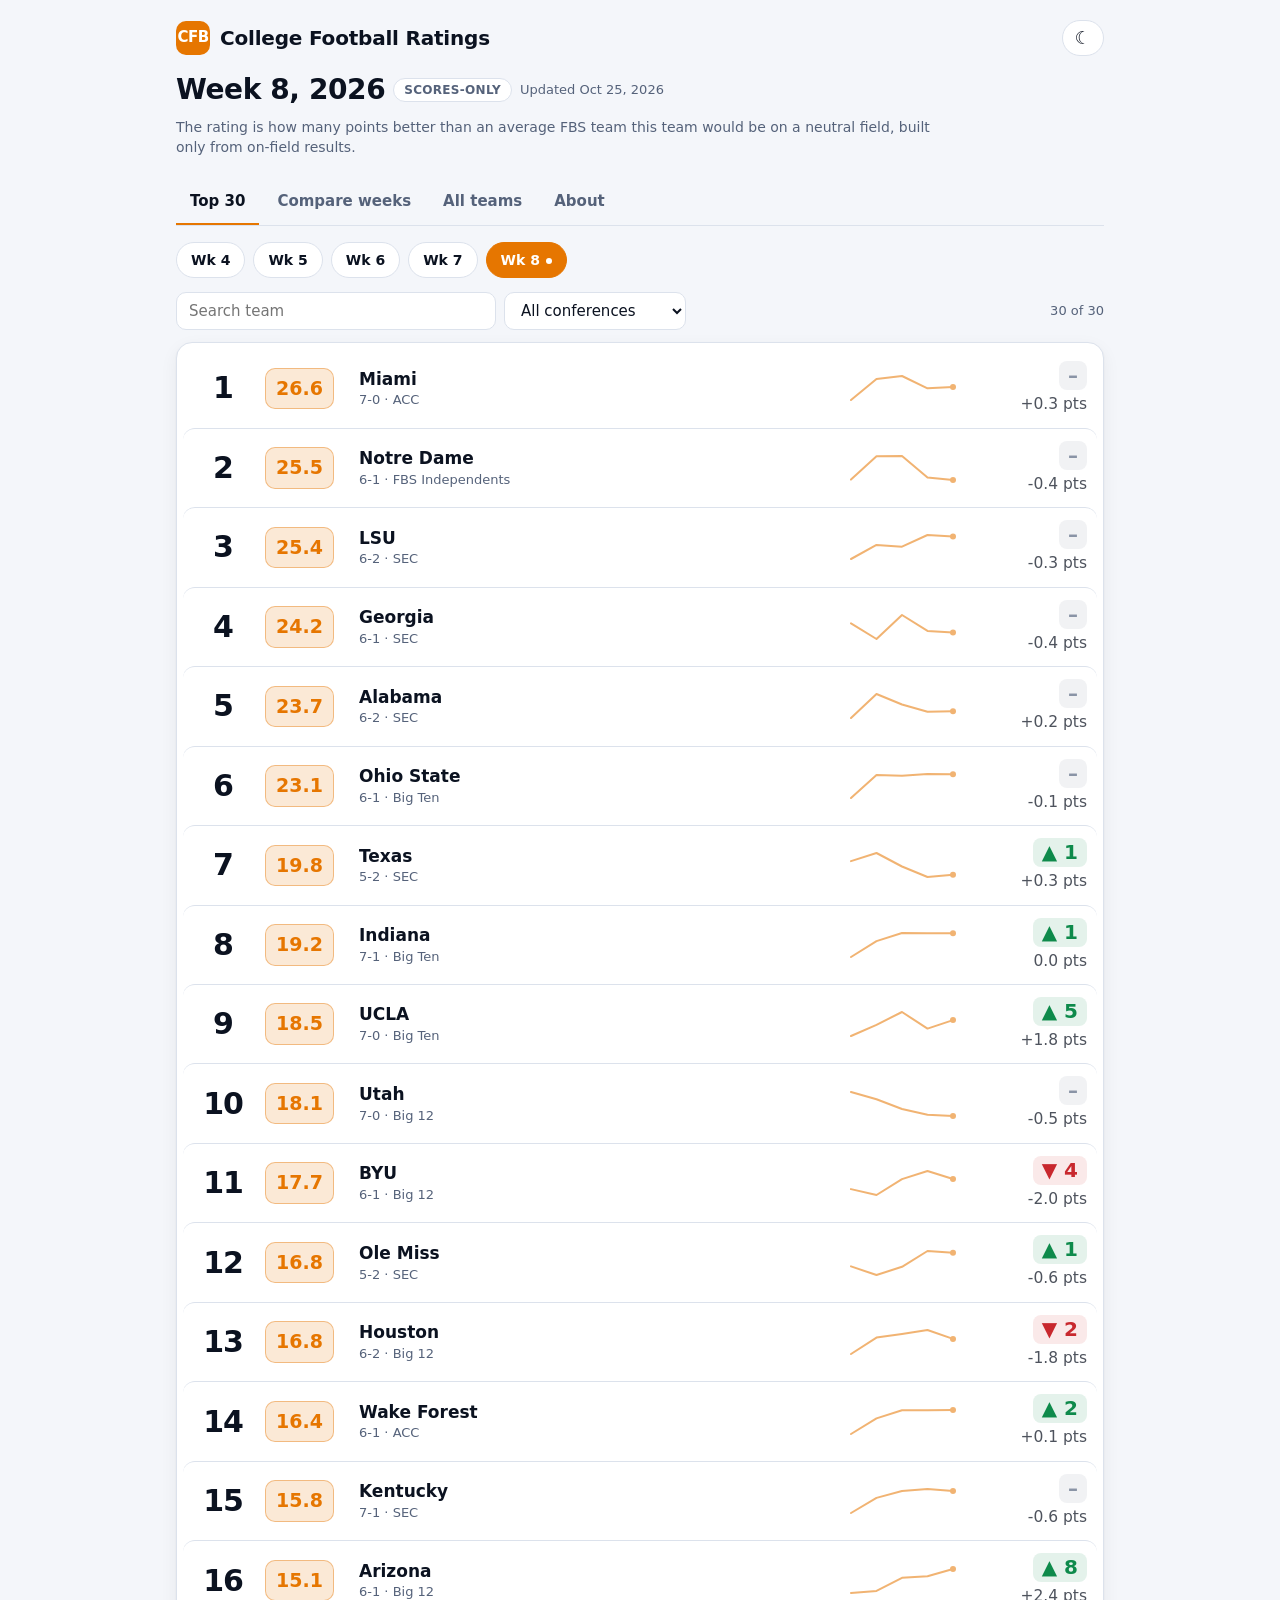
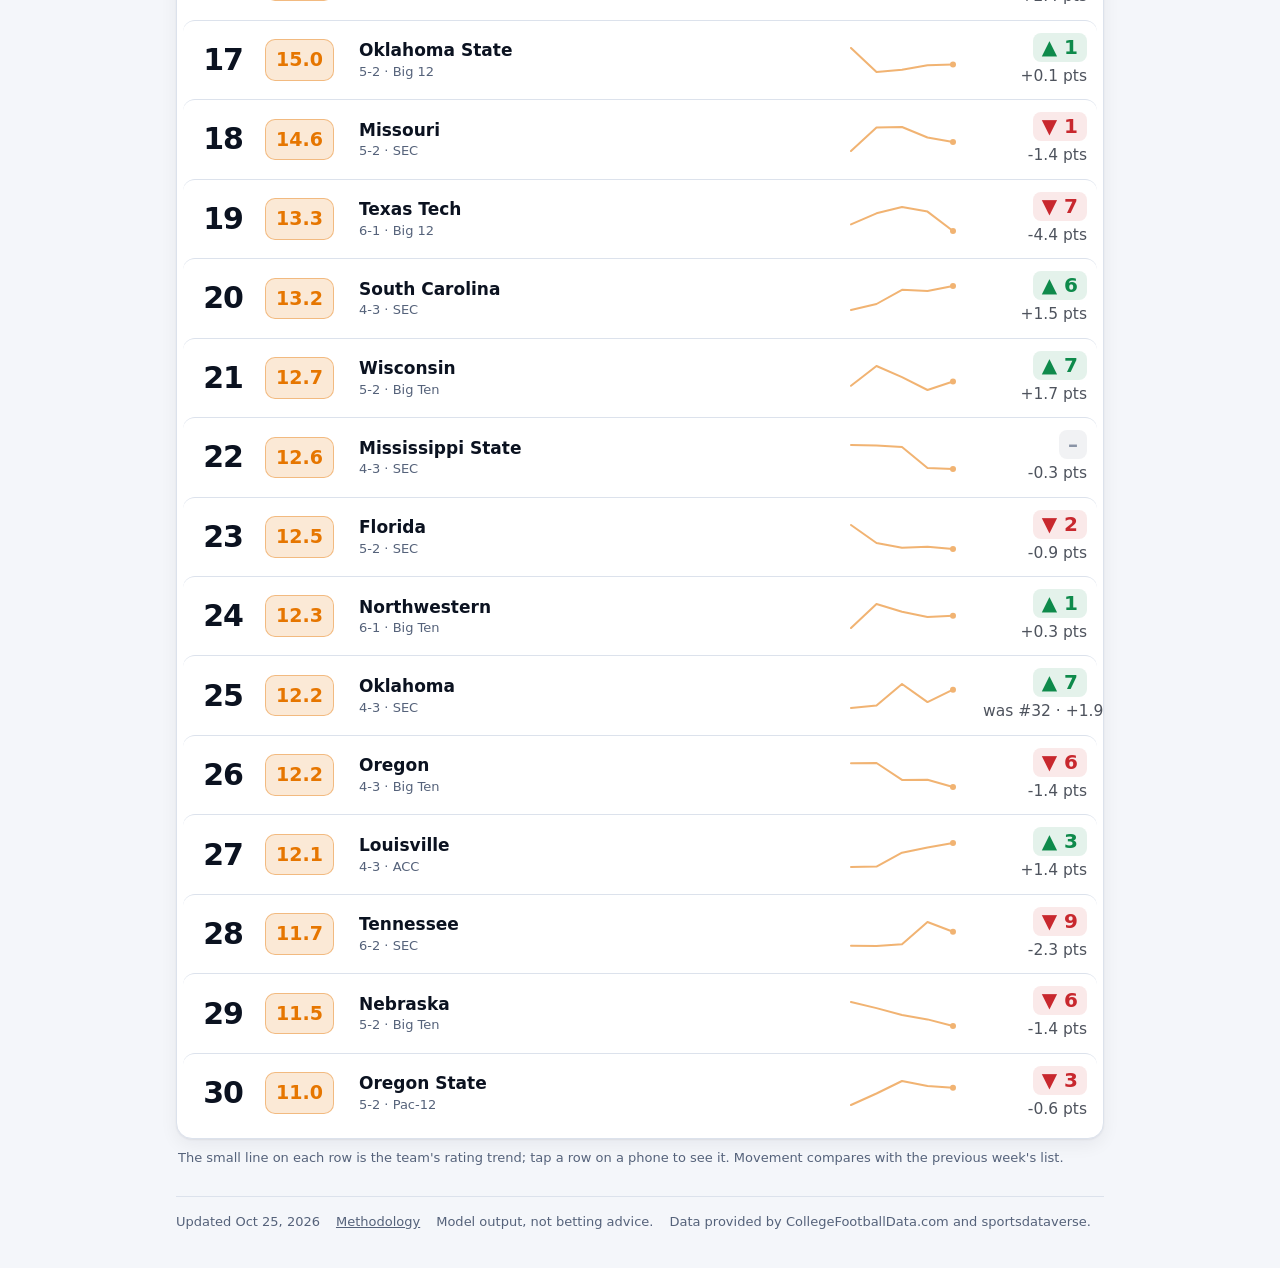
==== docs/index.html @ 14c83a27 "Initial site: College Football Ratings weeks 4-8" ====
<!doctype html>
<html lang="en" data-theme="dark">
<head>
<meta charset="utf-8">
<meta name="viewport" content="width=device-width,initial-scale=1,viewport-fit=cover">
<title>College Football Ratings 2026</title>
<meta name="description" content="Independent college football power ratings for every FBS team, built from on-field results only.">
<meta name="referrer" content="no-referrer">
<meta name="color-scheme" content="dark light">
<link rel="icon" href="assets/favicon.svg" type="image/svg+xml">
<script src="assets/theme.js"></script>
<link rel="stylesheet" href="assets/style.css">
</head>
<body>
<div class="wrap">
  <header class="top">
    <div class="titlebar">
      <a class="brand" href="#/"><span class="logo">CFB</span><h1>College Football Ratings</h1></a>
      <button class="iconbtn" id="themeBtn" type="button" aria-label="Toggle light or dark theme"></button>
    </div>
    <div class="weekline" id="weekline"></div>
    <p class="explain">The rating is how many points better than an average FBS team this team would be on a neutral field, built only from on-field results.</p>
  </header>
  <nav class="tabs" id="tabs" aria-label="Sections">
    <a id="tab-top" href="#/">Top 30</a>
    <a id="tab-compare" href="#/compare">Compare weeks</a>
    <a id="tab-teams" href="#/teams">All teams</a>
    <a id="tab-about" href="about.html">About</a>
  </nav>
  <main id="main"><div class="empty">Loading ratings…</div></main>
  <noscript><div class="err">This page needs JavaScript to show the ratings. The raw weekly data is at <a href="data/index.json">data/index.json</a>.</div></noscript>
  <footer class="foot" id="foot"></footer>
</div>
<script src="assets/common.js"></script>
<script src="assets/app.js"></script>
</body>
</html>
---- docs/assets/style.css ----
/* College football ratings - static site. No external requests. */
:root{
  --bg:#0B1220; --card:#121C30; --card2:#18243D; --line:#22304D; --text:#FFFFFF; --muted:#9AA7BF;
  --accent:#FF8A00; --accent-ink:#0B1220; --up:#2FD07A; --down:#FF5A5F; --flat:#7D8AA3;
  --shade:255,138,0; --shadow:0 1px 0 rgba(255,255,255,.03), 0 8px 24px rgba(0,0,0,.25);
  --font:system-ui,-apple-system,"Segoe UI",Roboto,"Helvetica Neue",Arial,"Noto Sans",sans-serif;
  color-scheme:dark;
}
:root[data-theme="light"]{
  --bg:#F4F6FA; --card:#FFFFFF; --card2:#EEF2F8; --line:#DCE2EC; --text:#0B1220; --muted:#55627A;
  --accent:#E67600; --accent-ink:#FFFFFF; --up:#119A55; --down:#D7373D; --flat:#8A94A6;
  --shadow:0 1px 2px rgba(11,18,32,.06), 0 6px 18px rgba(11,18,32,.06);
  color-scheme:light;
}
*{box-sizing:border-box}
html,body{margin:0;padding:0}
body{background:var(--bg);color:var(--text);font-family:var(--font);font-size:16px;line-height:1.45;
  -webkit-font-smoothing:antialiased;font-variant-numeric:tabular-nums}
a{color:var(--accent)}
.wrap{max-width:1080px;margin:0 auto;padding:0 16px}
.sr{position:absolute;width:1px;height:1px;overflow:hidden;clip:rect(0 0 0 0);white-space:nowrap}

/* header */
header.top{padding:20px 0 8px}
.titlebar{display:flex;align-items:center;gap:12px;justify-content:space-between}
.brand{display:flex;align-items:center;gap:10px;text-decoration:none;color:var(--text)}
.brand .logo{width:34px;height:34px;border-radius:10px;background:var(--accent);display:grid;place-items:center;
  color:var(--accent-ink);font-weight:900;font-size:15px;letter-spacing:-.5px}
.brand h1{font-size:20px;margin:0;font-weight:800;letter-spacing:-.2px}
.iconbtn{background:var(--card);color:var(--text);border:1px solid var(--line);border-radius:999px;
  height:36px;min-width:36px;padding:0 12px;cursor:pointer;font:inherit;font-size:14px;display:inline-flex;align-items:center;gap:6px}
.iconbtn:hover{border-color:var(--accent)}
.weekline{display:flex;flex-wrap:wrap;align-items:center;gap:8px;margin-top:14px}
.weekline h2{margin:0;font-size:28px;font-weight:800;letter-spacing:-.4px}
.chip{display:inline-flex;align-items:center;height:24px;padding:0 10px;border-radius:999px;font-size:12px;
  font-weight:700;letter-spacing:.3px;text-transform:uppercase;border:1px solid var(--line);color:var(--muted);background:var(--card)}
.chip.full{color:var(--up);border-color:color-mix(in srgb,var(--up) 45%,transparent)}
.chip.scores{color:var(--muted)}
.chip.prov{background:var(--accent);color:var(--accent-ink);border-color:var(--accent)}
.updated{color:var(--muted);font-size:13px}
.explain{color:var(--muted);margin:6px 0 0;font-size:14px;max-width:760px}

/* tabs */
nav.tabs{display:flex;gap:4px;margin:16px 0 12px;border-bottom:1px solid var(--line);overflow-x:auto;scrollbar-width:none}
nav.tabs a{padding:10px 14px;color:var(--muted);text-decoration:none;font-weight:700;font-size:15px;white-space:nowrap;
  border-bottom:3px solid transparent;margin-bottom:-1px}
nav.tabs a:hover{color:var(--text)}
nav.tabs a.on{color:var(--text);border-bottom-color:var(--accent)}

/* week pills */
.pills{display:flex;gap:8px;overflow-x:auto;padding:4px 0 10px;scrollbar-width:thin}
.pill{flex:0 0 auto;border:1px solid var(--line);background:var(--card);color:var(--text);border-radius:999px;
  padding:7px 14px;font:inherit;font-size:14px;font-weight:700;cursor:pointer;text-decoration:none}
.pill:hover{border-color:var(--accent)}
.pill.on{background:var(--accent);border-color:var(--accent);color:var(--accent-ink)}
.pill .dot{display:inline-block;width:6px;height:6px;border-radius:50%;background:var(--accent);margin-left:6px;vertical-align:middle}
.pill.on .dot{background:var(--accent-ink)}

.toolbar{display:flex;flex-wrap:wrap;gap:8px;align-items:center;margin:4px 0 12px}
.toolbar input[type=search],.toolbar select{height:38px;border-radius:10px;border:1px solid var(--line);background:var(--card);
  color:var(--text);padding:0 12px;font:inherit;font-size:15px;min-width:0}
.toolbar input[type=search]{flex:1 1 200px;max-width:320px}
.toolbar .count{color:var(--muted);font-size:13px;margin-left:auto}
.card{background:var(--card);border:1px solid var(--line);border-radius:16px;box-shadow:var(--shadow)}

/* ranking rows */
.rows{list-style:none;margin:0;padding:6px}
.row{display:grid;grid-template-columns:52px 64px 1fr auto;align-items:center;gap:12px;padding:12px 10px;
  border-radius:12px;cursor:pointer;min-height:64px}
.row+.row{border-top:1px solid var(--line)}
.row:hover,.row.open{background:var(--card2)}
.rk{font-size:30px;font-weight:900;letter-spacing:-1px;text-align:center;line-height:1}
.badge{justify-self:start;background:color-mix(in srgb,var(--accent) 16%,transparent);color:var(--accent);
  border:1px solid color-mix(in srgb,var(--accent) 40%,transparent);border-radius:8px;padding:4px 8px;font-weight:800;font-size:15px;min-width:54px;text-align:center}
.tm{min-width:0}
.tm .name{font-weight:800;font-size:17px;white-space:nowrap;overflow:hidden;text-overflow:ellipsis}
.tm .sub{color:var(--muted);font-size:13px}
.mv{text-align:right;min-width:62px}
.mv .arr{font-weight:800;font-size:15px;white-space:nowrap}
.mv .arr.up{color:var(--up)} .mv .arr.down{color:var(--down)} .mv .arr.flat{color:var(--flat)}
.mv .arr.new{color:var(--accent);font-size:12px;letter-spacing:.5px}
.mv .dr{color:var(--muted);font-size:12px;white-space:nowrap}
.detail{grid-column:1/-1;display:none;padding:6px 4px 2px 64px;color:var(--muted);font-size:13px}
.row.open .detail{display:flex;align-items:center;gap:14px;flex-wrap:wrap}
.spark{display:block}
.spark path{fill:none;stroke:var(--accent);stroke-width:2;stroke-linejoin:round;stroke-linecap:round}
.spark circle{fill:var(--accent)}
.spark text{fill:var(--muted);font-size:10px}
@media (min-width:700px){
  .row{grid-template-columns:64px 72px 1fr 120px 96px}
  .row .detail{grid-column:1/-1}
  .sparkcell{display:block}
}
.sparkcell{display:none}
@media (max-width:420px){
  .row{grid-template-columns:40px 56px 1fr auto;gap:8px;padding:12px 6px}
  .rk{font-size:24px}
  .badge{min-width:48px;font-size:14px;padding:3px 6px}
  .tm .name{font-size:16px}
  .detail{padding-left:4px}
}

/* tables */
.tablewrap{overflow-x:auto;-webkit-overflow-scrolling:touch;border-radius:16px}
table.grid{border-collapse:separate;border-spacing:0;width:100%;font-size:14px}
table.grid th,table.grid td{padding:10px 12px;text-align:right;white-space:nowrap;border-bottom:1px solid var(--line)}
table.grid thead th{position:sticky;top:0;background:var(--card);color:var(--muted);font-size:12px;text-transform:uppercase;letter-spacing:.4px;z-index:2}
table.grid th.sortable{cursor:pointer;user-select:none}
table.grid th.sortable:hover{color:var(--text)}
table.grid th.sorted{color:var(--accent)}
table.grid .l{text-align:left}
table.grid .frz{position:sticky;left:0;background:var(--card);z-index:1;text-align:left;box-shadow:1px 0 0 var(--line)}
table.grid thead .frz{z-index:3}
table.grid tbody tr:hover td{background:var(--card2)}
table.grid tbody tr:hover td.cell{filter:brightness(1.08)}
table.grid .tname{font-weight:800;font-size:15px}
table.grid .trec{color:var(--muted);font-size:12px;margin-left:6px;font-weight:500}
table.grid .bigrk{font-weight:900;font-size:18px;text-align:center}
td.cell{min-width:104px}
td.cell .c{font-weight:700}
td.cell .a{font-size:11px;margin-left:4px}
td.cell .a.up{color:var(--up)} td.cell .a.down{color:var(--down)}
td.cell.na{color:var(--flat)}
.delta.up{color:var(--up);font-weight:800}.delta.down{color:var(--down);font-weight:800}.delta.flat{color:var(--flat)}
.subtabs{display:inline-flex;background:var(--card);border:1px solid var(--line);border-radius:999px;padding:3px;margin-bottom:12px}
.subtabs a{padding:7px 14px;border-radius:999px;color:var(--muted);text-decoration:none;font-weight:700;font-size:14px}
.subtabs a.on{background:var(--accent);color:var(--accent-ink)}
.weekpick{display:flex;flex-wrap:wrap;gap:6px;align-items:center}
.weekpick label{display:inline-flex;align-items:center;gap:4px;border:1px solid var(--line);background:var(--card);border-radius:999px;
  padding:6px 11px;font-size:13px;font-weight:700;cursor:pointer;user-select:none}
.weekpick input{accent-color:var(--accent);margin:0}
.weekpick label.on{border-color:var(--accent)}
.lbl{color:var(--muted);font-size:13px;font-weight:600;margin-right:2px}
.note{color:var(--muted);font-size:13px;margin:10px 2px}

/* chart */
.chartcard{padding:12px}
.chartsvg{width:100%;height:auto;display:block}
.chartsvg .gridl{stroke:var(--line);stroke-width:1}
.chartsvg .axis{fill:var(--muted);font-size:12px}
.chartsvg .ln{fill:none;stroke-width:2.5;stroke-linejoin:round;stroke-linecap:round}
.chartsvg .lbltxt{font-size:12px;font-weight:700}
.chartsvg g.series:hover .ln{stroke-width:4.5}
.chartsvg g.series.dim{opacity:.18}
.teamchips{display:flex;flex-wrap:wrap;gap:6px;margin:10px 0}
.tchip{display:inline-flex;align-items:center;gap:6px;border:1px solid var(--line);border-radius:999px;padding:4px 6px 4px 10px;font-size:13px;font-weight:700;background:var(--card)}
.tchip i{width:10px;height:10px;border-radius:50%;display:inline-block}
.tchip button{background:none;border:0;color:var(--muted);cursor:pointer;font-size:15px;line-height:1;padding:0 4px}
.tchip button:hover{color:var(--down)}

/* about */
.prose{padding:20px 22px;max-width:820px}
.prose h3{margin:22px 0 6px;font-size:18px}
.prose h3:first-child{margin-top:0}
.prose p,.prose li{color:var(--text);opacity:.92}
.prose .muted{color:var(--muted)}

footer.foot{margin:28px 0 36px;padding-top:16px;border-top:1px solid var(--line);color:var(--muted);font-size:13px;display:flex;flex-wrap:wrap;gap:6px 16px}
footer.foot a{color:var(--muted)} footer.foot a:hover{color:var(--accent)}
.empty{padding:28px;text-align:center;color:var(--muted)}
.err{padding:16px;border:1px solid var(--down);border-radius:12px;color:var(--down)}
/* sparkline column: desktop only, revealed on hover/tap without layout shift */
.sparkcell{display:none}
@media (min-width:700px){
  .sparkcell{display:block;visibility:hidden}
  .row:hover .sparkcell,.row.open .sparkcell{visibility:visible}
  .row.open .detail{display:none}
}
#themeBtn{font-size:18px}
@media (max-width:420px){ nav.tabs a{padding:10px 9px;font-size:14px} .weekline h2{font-size:24px} }

/* ---- Lila review fixes (10/25) ---- */
:root{--up:#3BE58C;--down:#FF6B70;--up-bg:rgba(59,229,140,.14);--down-bg:rgba(255,107,112,.14);--flat-bg:rgba(125,138,163,.12);
  --cellarr-bg:rgba(11,18,32,.72)}
:root[data-theme="light"]{--up:#0E8A4B;--down:#C8282E;--up-bg:rgba(14,138,75,.11);--down-bg:rgba(200,40,46,.10);--flat-bg:rgba(138,148,166,.12);
  --cellarr-bg:rgba(255,255,255,.88)}
.wrap{max-width:960px}
/* 1. movement: ~1.3x, tinted pill for contrast */
.mv{min-width:86px}
.mv .arr{display:inline-block;font-size:20px;font-weight:900;padding:2px 9px;border-radius:8px;line-height:1.25}
.mv .arr.up{background:var(--up-bg)} .mv .arr.down{background:var(--down-bg)} .mv .arr.flat{background:var(--flat-bg)}
.mv .arr.new{font-size:15px;background:color-mix(in srgb,var(--accent) 16%,transparent)}
.mv .dr{font-size:15.5px;margin-top:3px;color:var(--text);opacity:.72}
/* 2. larger rating badge */
.badge{font-size:19px;min-width:66px;padding:6px 10px;border-radius:10px}
/* 3. rows look tappable: chevron on mobile, always-on sparkline on desktop */
.row{position:relative}
.row .chev{position:absolute;right:6px;top:50%;transform:translateY(-50%);color:var(--muted);font-size:18px;transition:transform .15s;display:none}
.row.open .chev{transform:translateY(-50%) rotate(90deg)}
@media (max-width:699px){ .row{padding-right:26px} .row .chev{display:block} }
@media (min-width:700px){
  .row{grid-template-columns:60px 82px 1fr 124px 104px}
  .sparkcell{visibility:visible;opacity:.55;transition:opacity .15s}
  .row:hover .sparkcell,.row.open .sparkcell{opacity:1}
}
@media (max-width:420px){
  .badge{min-width:54px;font-size:16px;padding:4px 7px}
  .mv{min-width:70px} .mv .arr{font-size:17px;padding:2px 7px} .mv .dr{font-size:13.5px}
  .row{grid-template-columns:36px 58px 1fr auto}
}
/* 4. compare-cell arrows: bigger, on a contrasting chip */
td.cell .a{font-size:13px;font-weight:900;margin-left:6px;padding:1px 5px;border-radius:6px;background:var(--cellarr-bg)}
td.cell .c{font-size:15px}
@media (max-width:420px){ .tm .name{white-space:normal;line-height:1.2} }
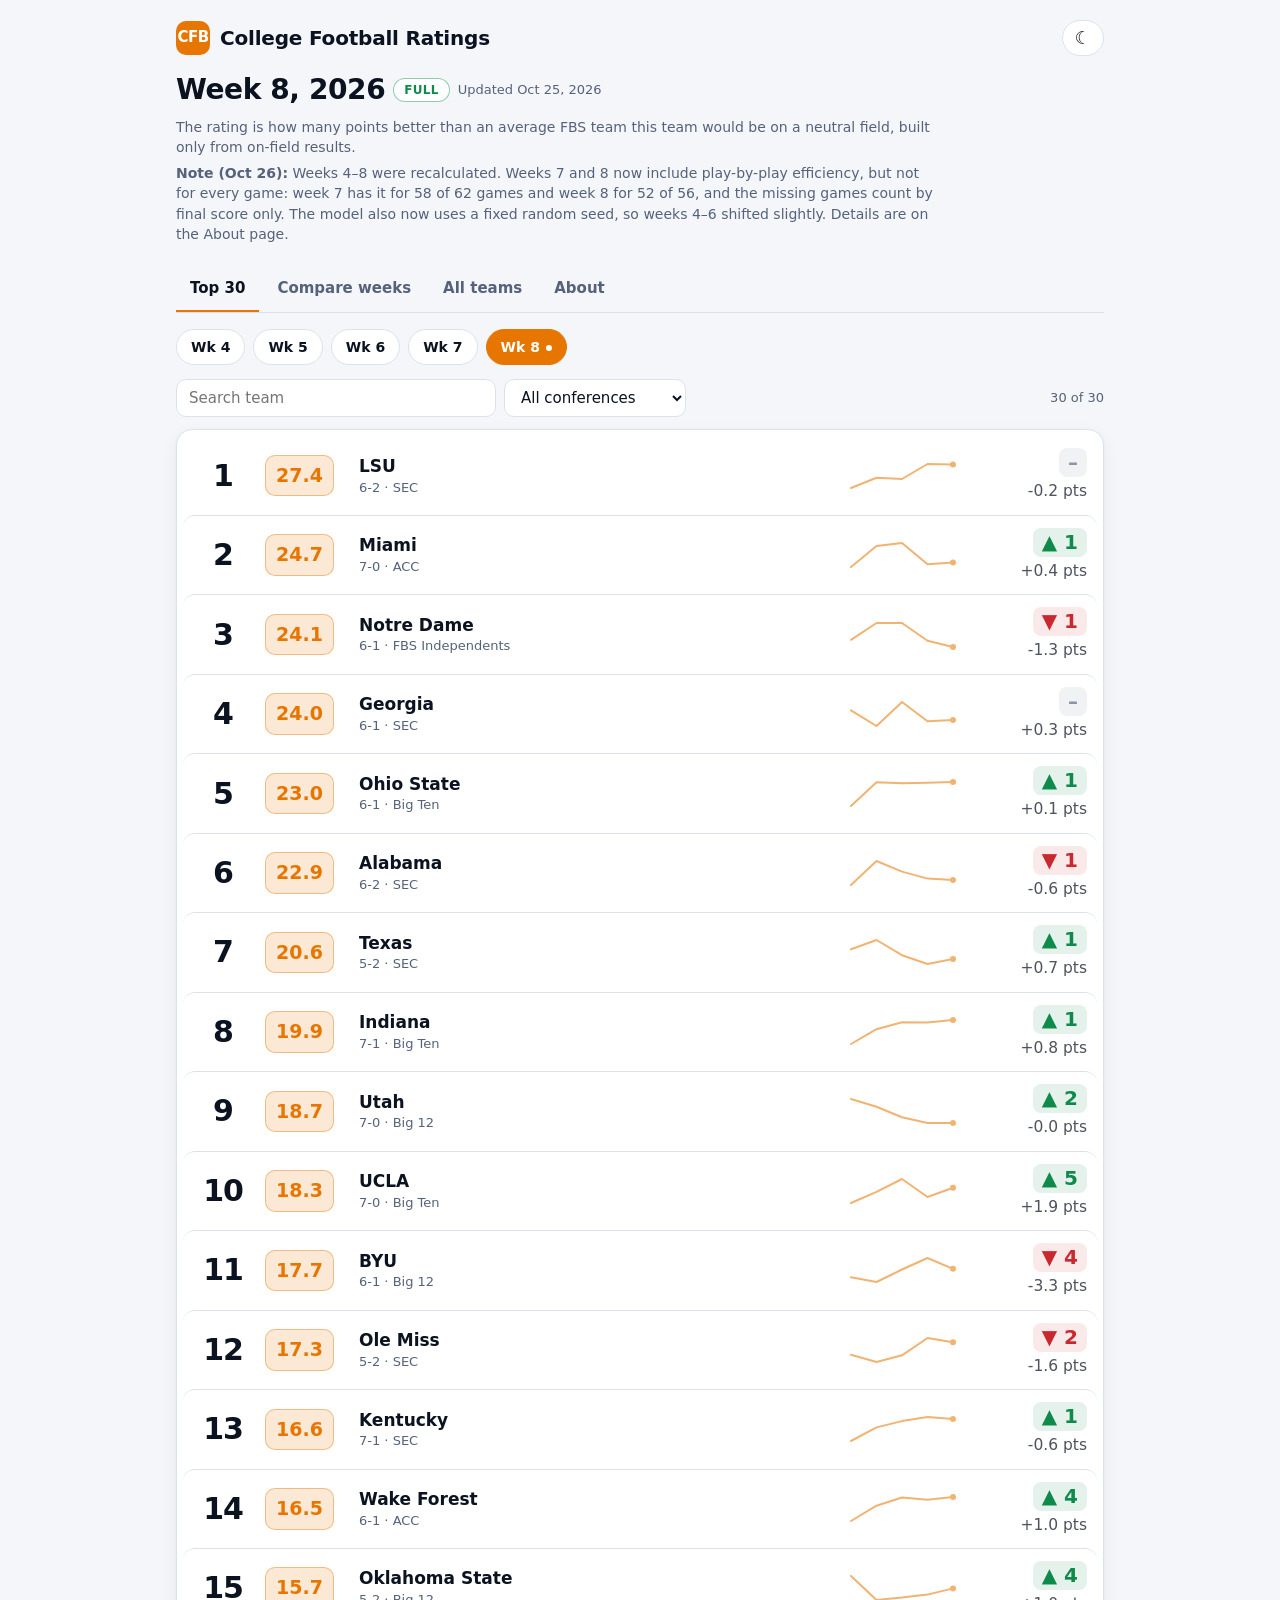
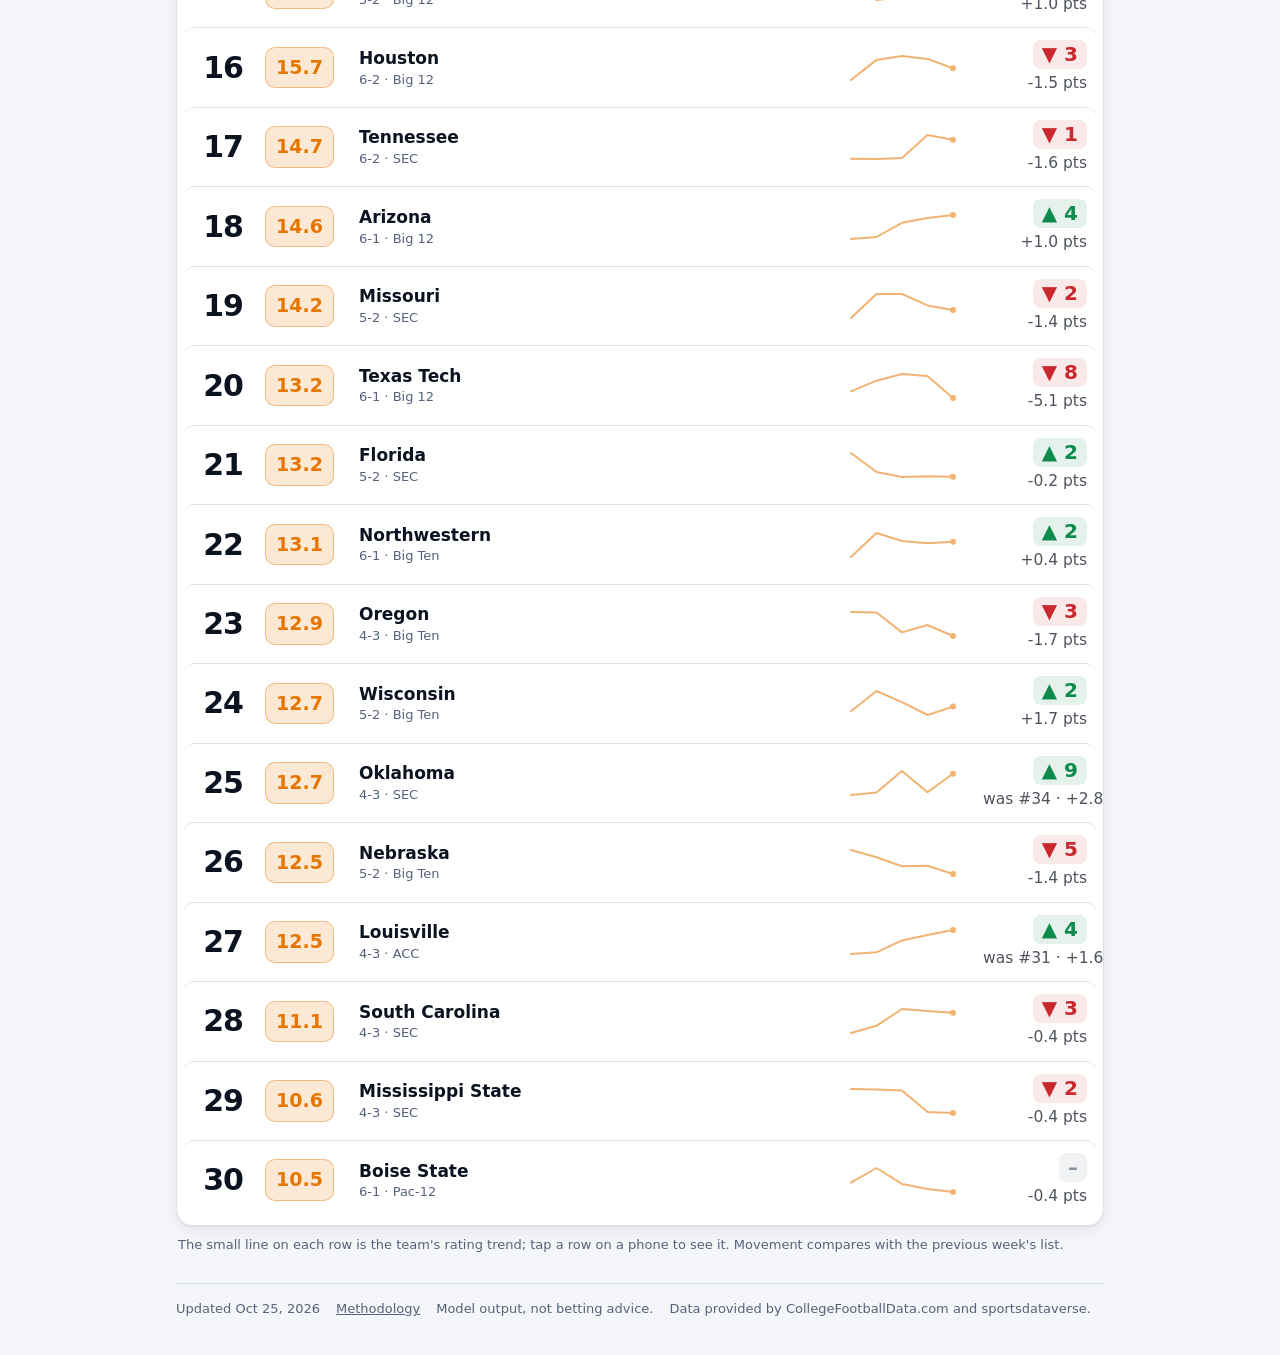
==== commit de8e7568: "Week 8 ratings (as of 2026-10-25T17:45:00+00:00)" ====
--- a/docs/index.html
+++ b/docs/index.html
@@ -20,6 +20,7 @@
     </div>
     <div class="weekline" id="weekline"></div>
     <p class="explain">The rating is how many points better than an average FBS team this team would be on a neutral field, built only from on-field results.</p>
+    <p class="explain"><strong>Note (Oct 26):</strong> Weeks 4–8 were recalculated. Weeks 7 and 8 now include play-by-play efficiency, but not for every game: week 7 has it for 58 of 62 games and week 8 for 52 of 56, and the missing games count by final score only. The model also now uses a fixed random seed, so weeks 4–6 shifted slightly. Details are on the About page.</p>
   </header>
   <nav class="tabs" id="tabs" aria-label="Sections">
     <a id="tab-top" href="#/">Top 30</a>
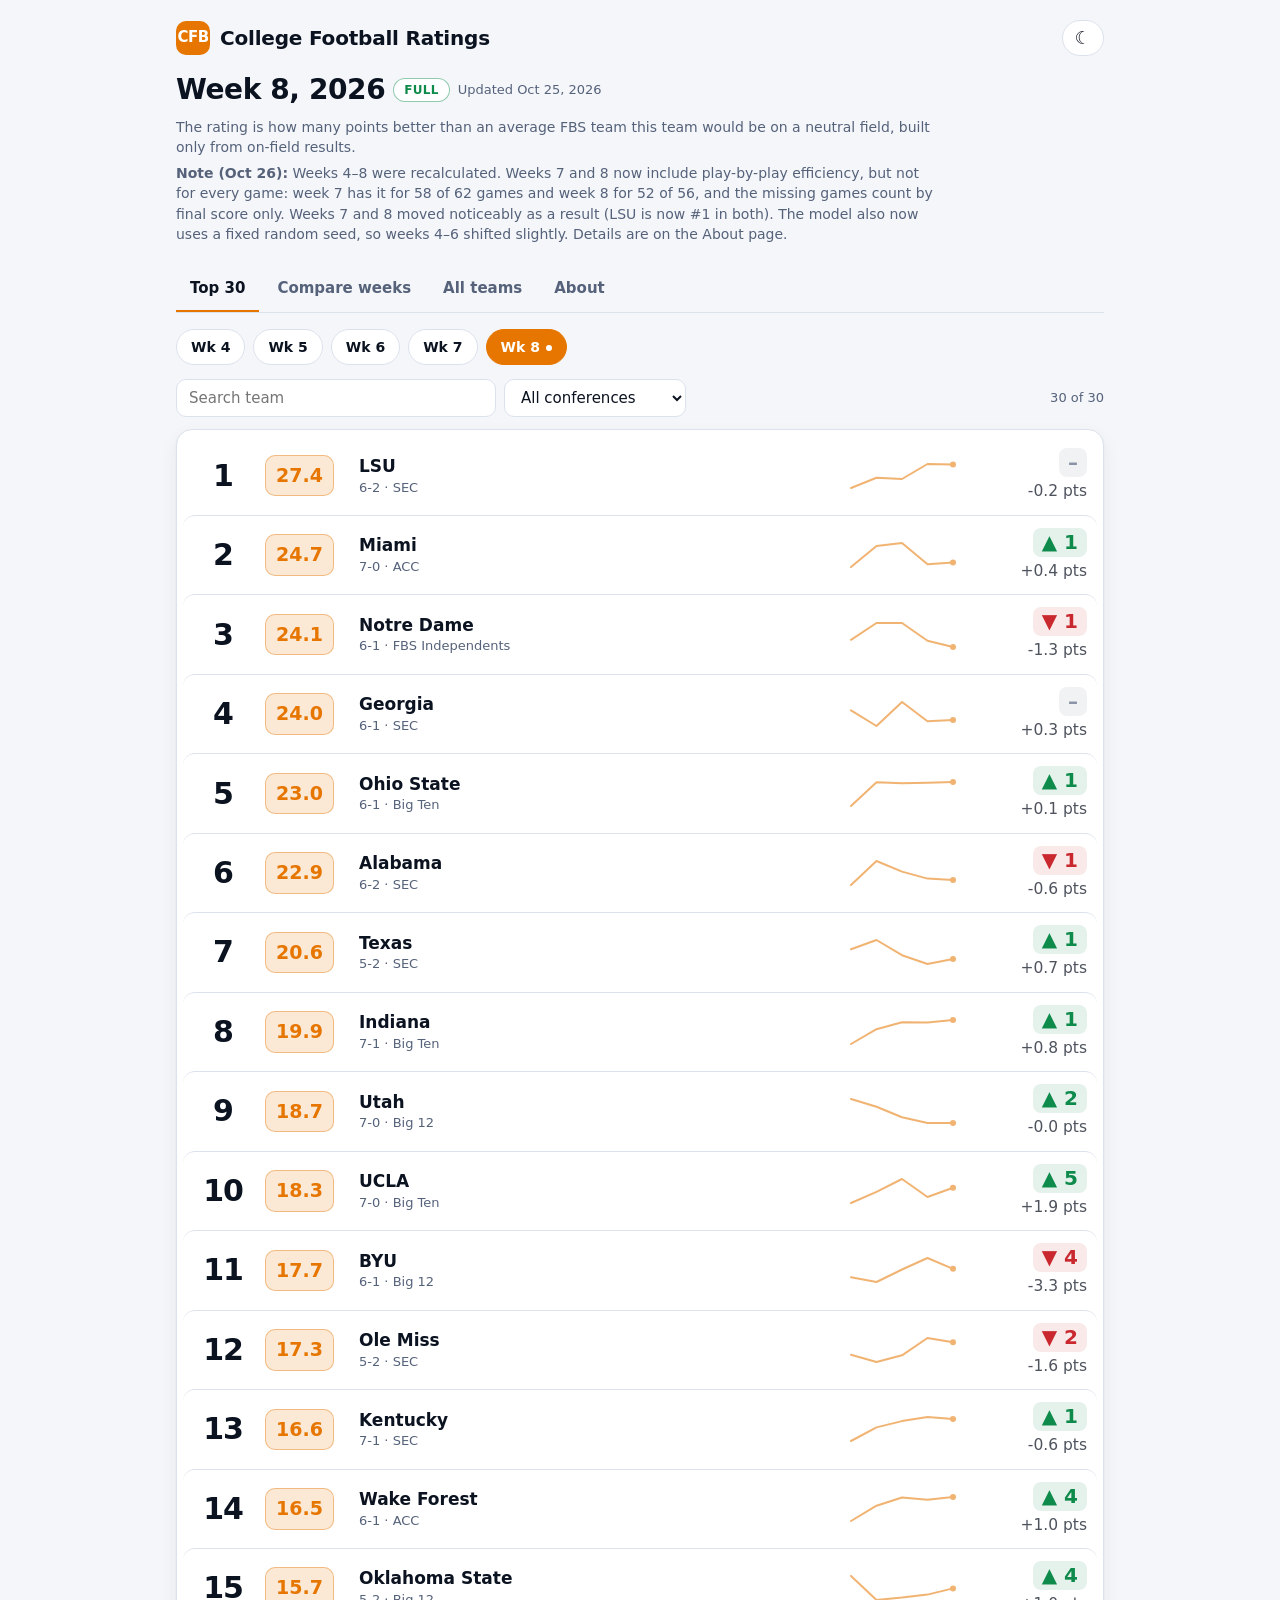
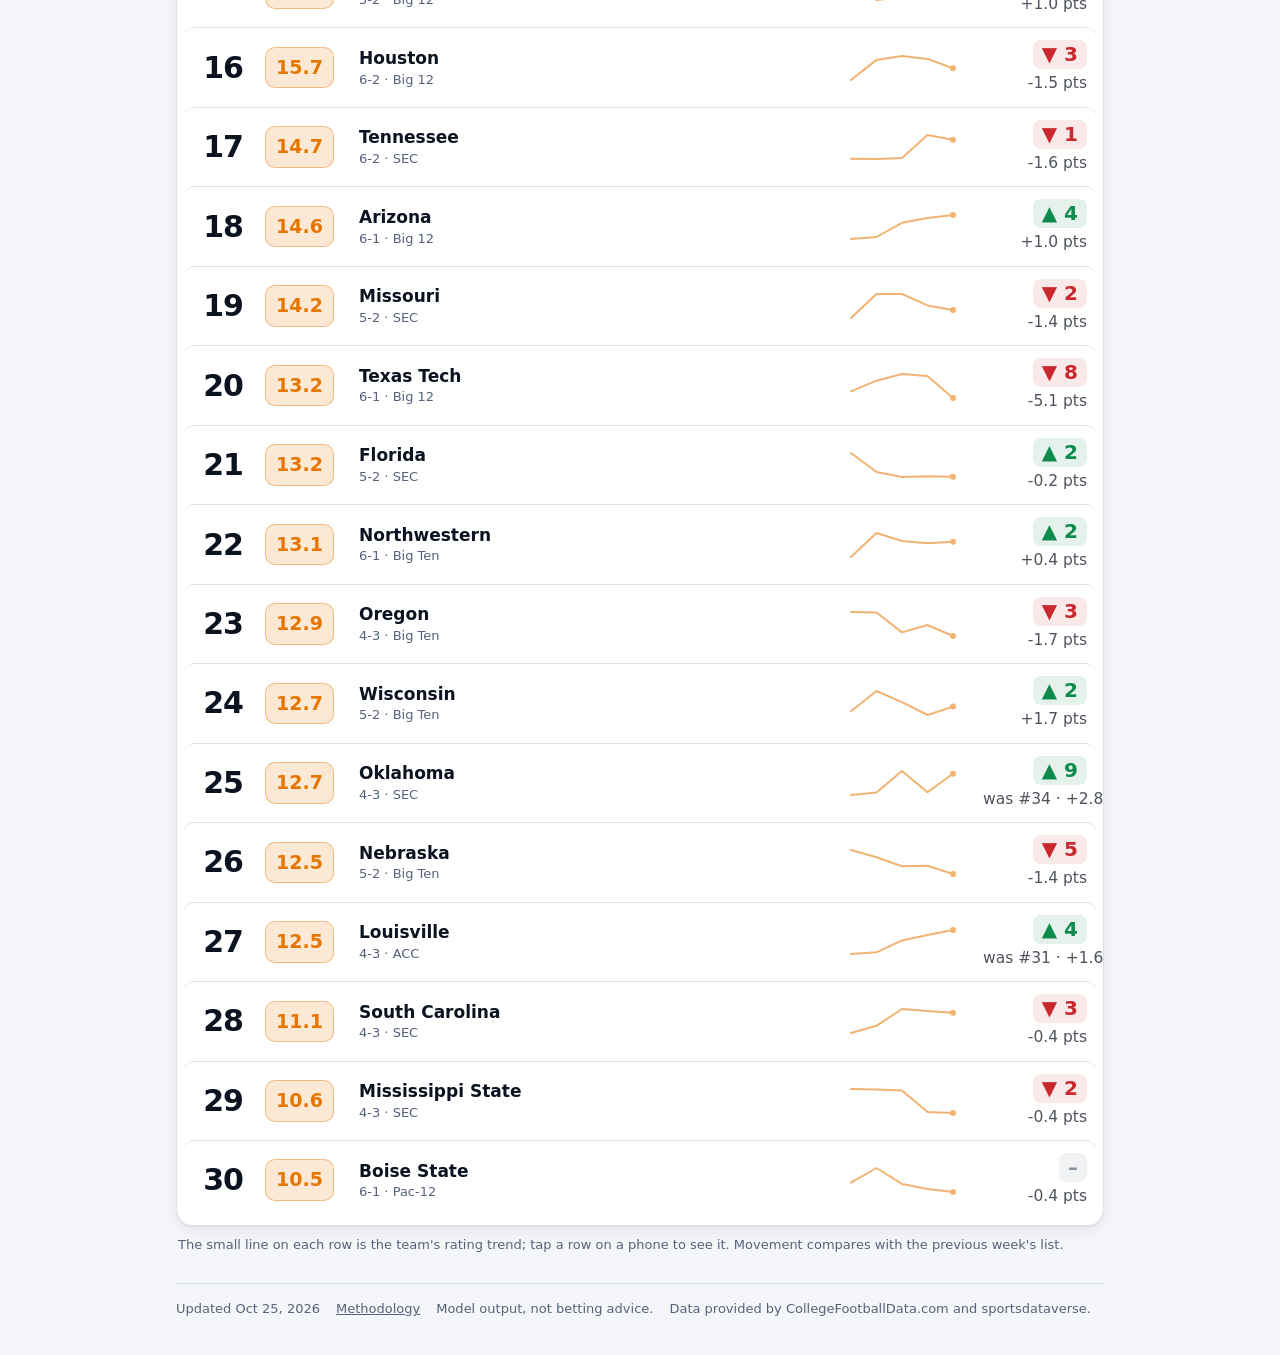
==== commit ad5aba0b: "Weeks 4-8 ratings and reader-note wording Week 8 ratings (as of 2026-10-25T17:45:00+00:00)" ====
--- a/docs/index.html
+++ b/docs/index.html
@@ -20,7 +20,7 @@
     </div>
     <div class="weekline" id="weekline"></div>
     <p class="explain">The rating is how many points better than an average FBS team this team would be on a neutral field, built only from on-field results.</p>
-    <p class="explain"><strong>Note (Oct 26):</strong> Weeks 4–8 were recalculated. Weeks 7 and 8 now include play-by-play efficiency, but not for every game: week 7 has it for 58 of 62 games and week 8 for 52 of 56, and the missing games count by final score only. The model also now uses a fixed random seed, so weeks 4–6 shifted slightly. Details are on the About page.</p>
+    <p class="explain"><strong>Note (Oct 26):</strong> Weeks 4–8 were recalculated. Weeks 7 and 8 now include play-by-play efficiency, but not for every game: week 7 has it for 58 of 62 games and week 8 for 52 of 56, and the missing games count by final score only. Weeks 7 and 8 moved noticeably as a result (LSU is now #1 in both). The model also now uses a fixed random seed, so weeks 4–6 shifted slightly. Details are on the About page.</p>
   </header>
   <nav class="tabs" id="tabs" aria-label="Sections">
     <a id="tab-top" href="#/">Top 30</a>
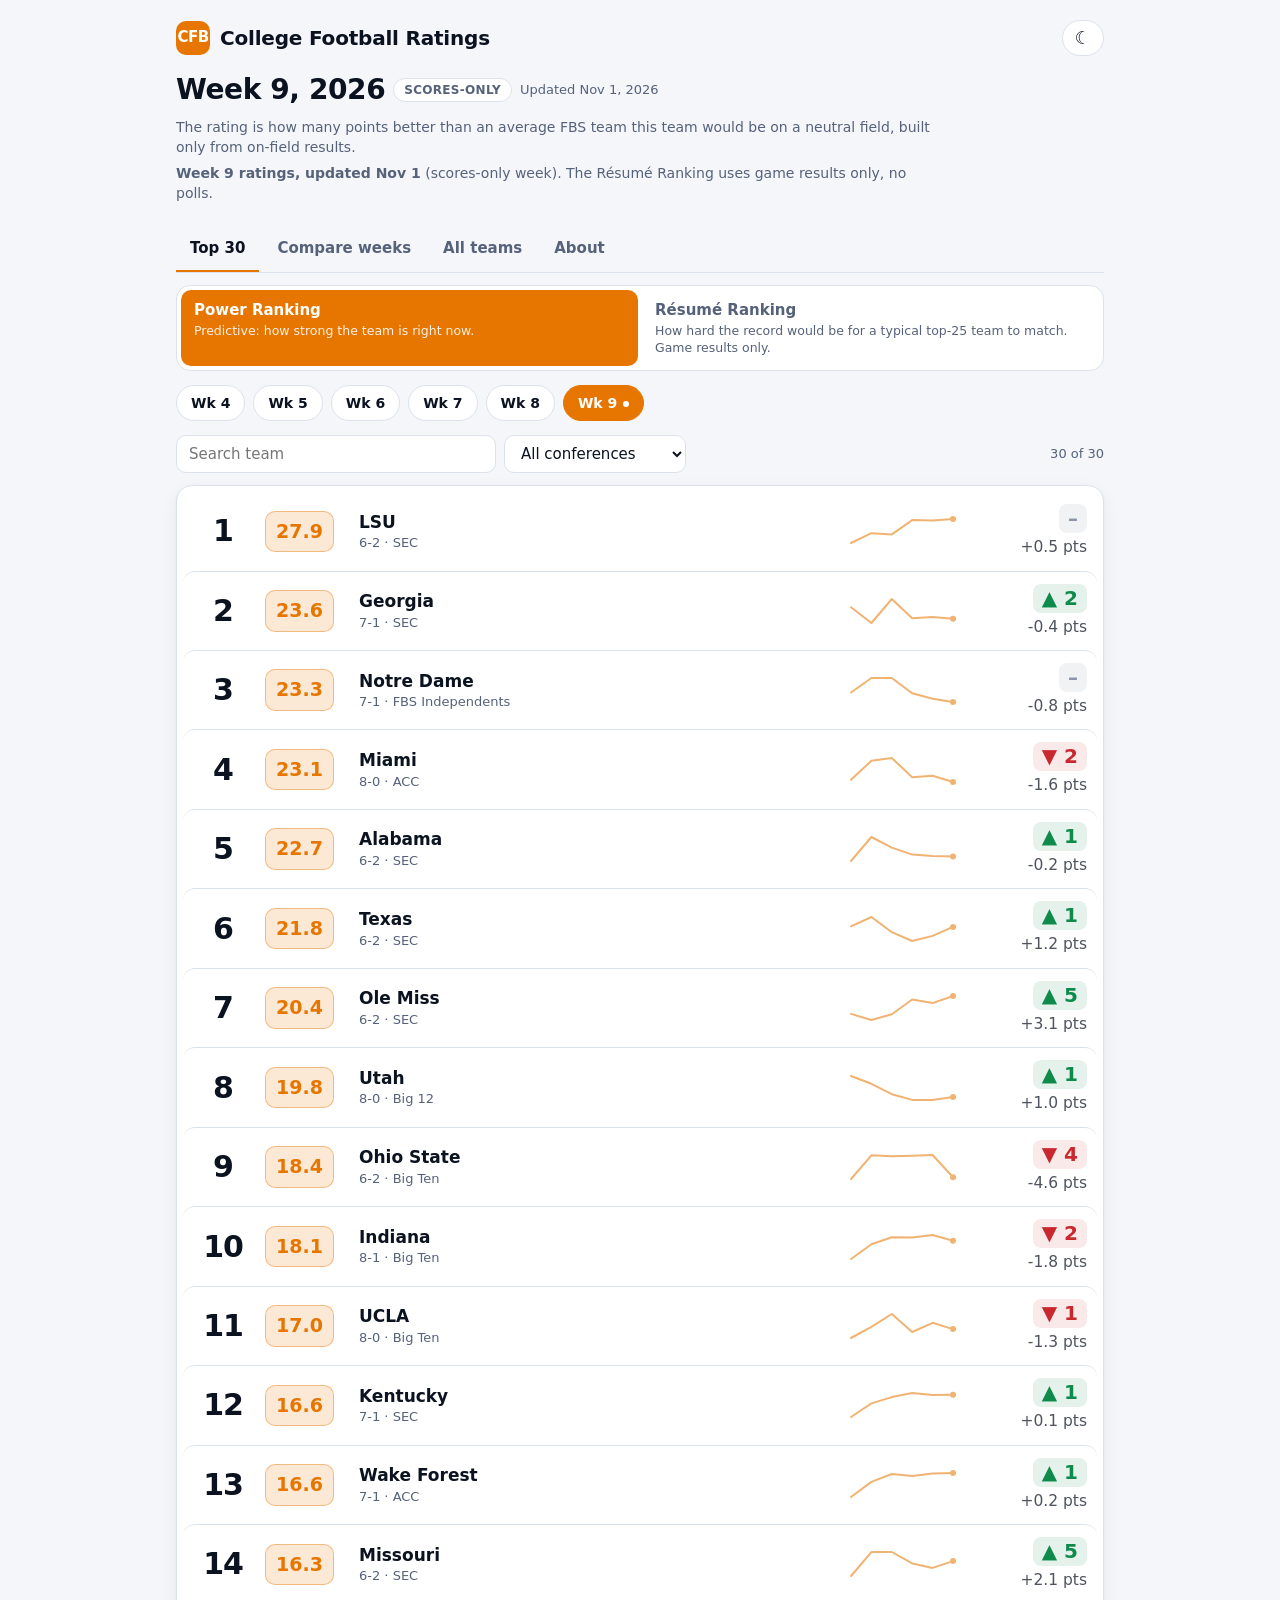
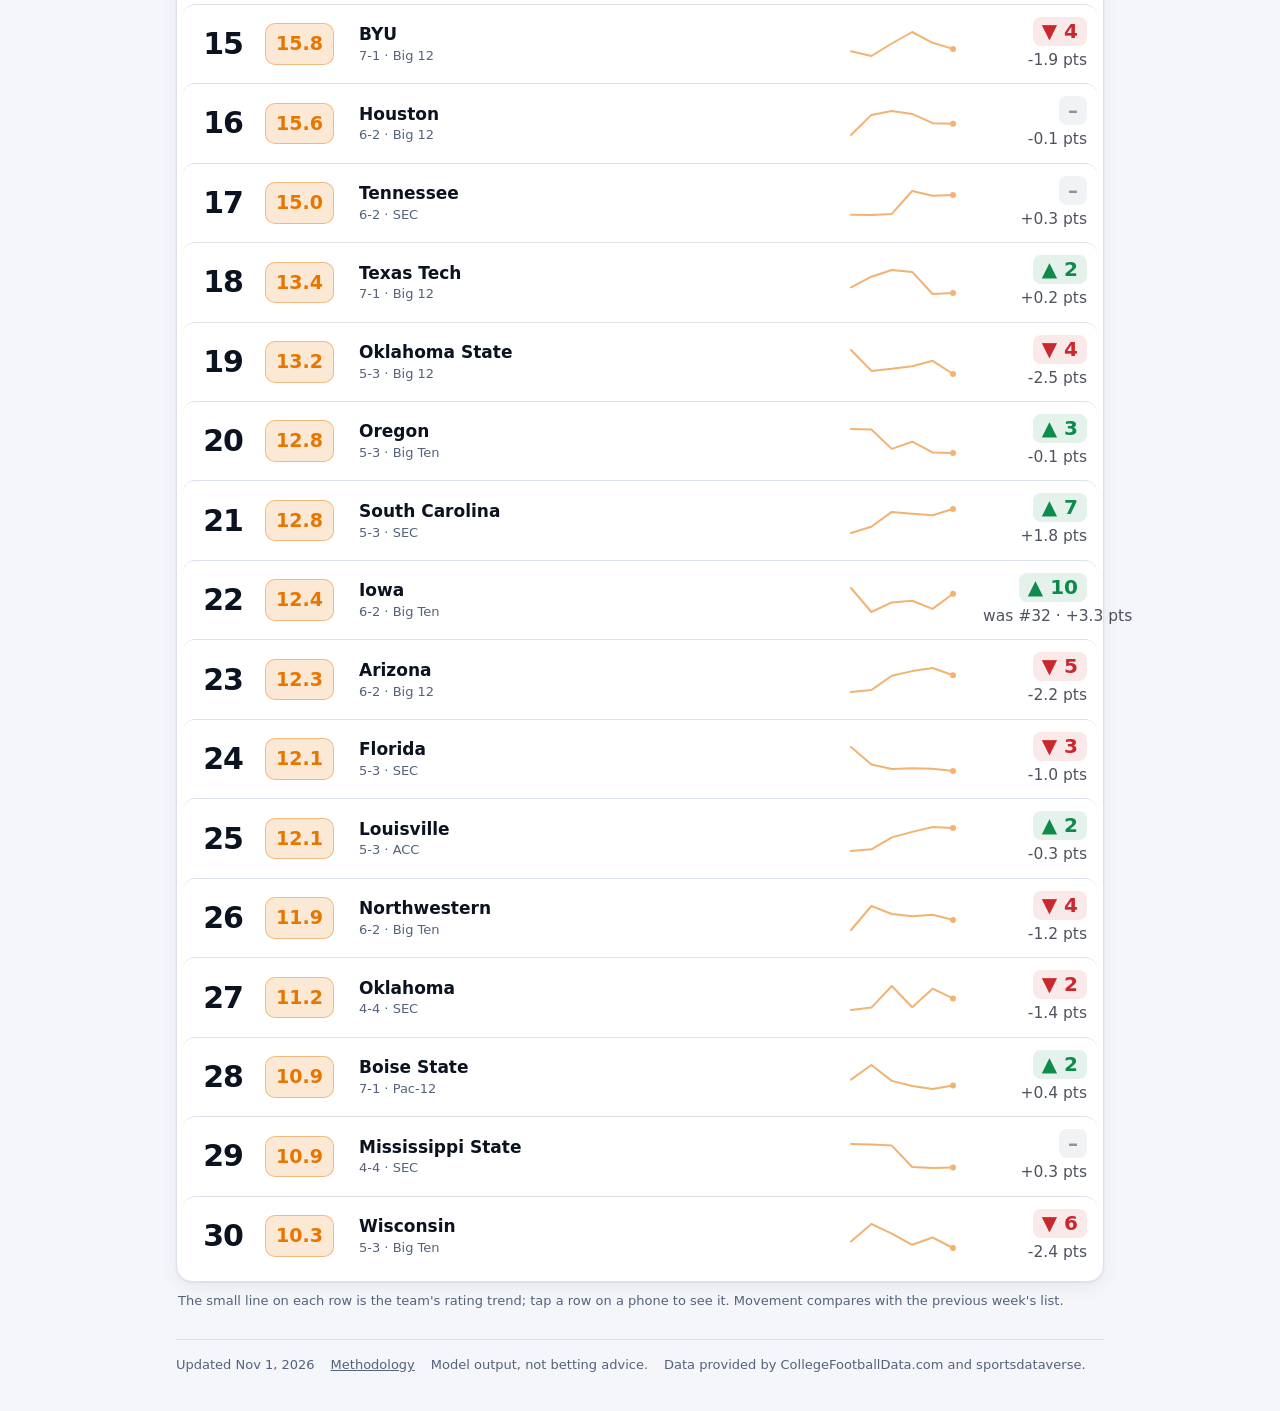
==== commit 79500ef3: "Week 9: Power and Resume ranking toggle Week 9 ratings (as of 2026-11-01T18:39:13.404540+00:00)" ====
--- a/docs/index.html
+++ b/docs/index.html
@@ -19,8 +19,8 @@
       <button class="iconbtn" id="themeBtn" type="button" aria-label="Toggle light or dark theme"></button>
     </div>
     <div class="weekline" id="weekline"></div>
-    <p class="explain">The rating is how many points better than an average FBS team this team would be on a neutral field, built only from on-field results.</p>
-    <p class="explain"><strong>Note (Oct 26):</strong> Weeks 4–8 were recalculated. Weeks 7 and 8 now include play-by-play efficiency, but not for every game: week 7 has it for 58 of 62 games and week 8 for 52 of 56, and the missing games count by final score only. Weeks 7 and 8 moved noticeably as a result (LSU is now #1 in both). The model also now uses a fixed random seed, so weeks 4–6 shifted slightly. Details are on the About page.</p>
+    <p class="explain" id="explain">The rating is how many points better than an average FBS team this team would be on a neutral field, built only from on-field results.</p>
+    <p class="explain" id="weeknote">Weekly ratings built from on-field results only. The Résumé Ranking uses game results only, no polls.</p>
   </header>
   <nav class="tabs" id="tabs" aria-label="Sections">
     <a id="tab-top" href="#/">Top 30</a>
--- a/docs/assets/style.css
+++ b/docs/assets/style.css
@@ -202,3 +202,48 @@
 td.cell .a{font-size:13px;font-weight:900;margin-left:6px;padding:1px 5px;border-radius:6px;background:var(--cellarr-bg)}
 td.cell .c{font-size:15px}
 @media (max-width:420px){ .tm .name{white-space:normal;line-height:1.2} }
+
+/* ---- Power / Résumé toggle (Nov 1) ---- */
+.methods{display:grid;grid-template-columns:1fr 1fr;gap:4px;background:var(--card);border:1px solid var(--line);border-radius:14px;padding:4px;margin:0 0 10px}
+.method{display:block;padding:9px 12px;border-radius:10px;text-decoration:none;color:var(--muted);border:1px solid transparent}
+.method:hover{color:var(--text);border-color:var(--line)}
+.method:focus-visible{outline:2px solid var(--accent);outline-offset:1px}
+.method .mname{display:block;font-weight:800;font-size:15px;color:inherit}
+.method .mdesc{display:block;font-size:12.5px;line-height:1.3;margin-top:2px}
+.method.on{background:var(--accent);color:var(--accent-ink)}
+.method.on .mdesc{opacity:.9}
+.msg{padding:18px 20px}
+.msg p{margin:6px 0}
+/* résumé rows: same row look; match % column on desktop, key games in the expandable detail */
+.row.rs .keys{display:none;color:var(--muted);font-size:12.5px;line-height:1.3;margin-top:2px}
+.row.rs .mcell{display:none;text-align:right}
+.row.rs .mcell .mp{font-weight:800;font-size:17px}
+.row.rs .mcell .dr{color:var(--muted);font-size:12px}
+.row.rs .mv .dr{font-size:13.5px}
+.row.rs .rdetail{grid-column:1/-1;display:none;padding:4px 4px 2px;color:var(--text);font-size:13.5px}
+.row.rs.open .rdetail{display:flex;flex-wrap:wrap;gap:6px 28px}
+.rdetail .mline{flex-basis:100%;margin:0 0 2px;color:var(--muted)}
+.rdetail .mline b{color:var(--text)}
+.rdetail h4{margin:4px 0 4px;font-size:12px;text-transform:uppercase;letter-spacing:.4px;color:var(--muted)}
+.rdetail ul{list-style:none;margin:0;padding:0}
+.rdetail li{padding:2px 0}
+.rdetail p{margin:0;color:var(--muted)}
+.rdetail .pr{color:var(--muted);font-size:12px;border:1px solid var(--line);border-radius:6px;padding:0 4px}
+.rdetail .sc{font-weight:700}
+.rdetail .cr{font-weight:800;font-size:12.5px;padding:0 5px;border-radius:6px}
+.rdetail .cr.up{color:var(--up);background:var(--up-bg)} .rdetail .cr.down{color:var(--down);background:var(--down-bg)} .rdetail .cr.flat{color:var(--flat)}
+.rdetail .muted{color:var(--muted)}
+.row.rs .chev{display:block}
+.row.rs{padding-right:26px}
+@media (min-width:700px){
+  .row.rs{grid-template-columns:60px 82px 1fr 92px 104px}
+  .row.rs .mcell{display:block}
+  .row.rs .keys{display:block}
+  .row.rs .rdetail{padding-left:154px}
+  .rdetail .mline{display:none}
+}
+@media (max-width:420px){
+  .method{padding:8px 9px} .method .mname{font-size:14px} .method .mdesc{font-size:12px}
+}
+.row.rs .nw{white-space:nowrap}
+.row.rs .chev{top:36px}
